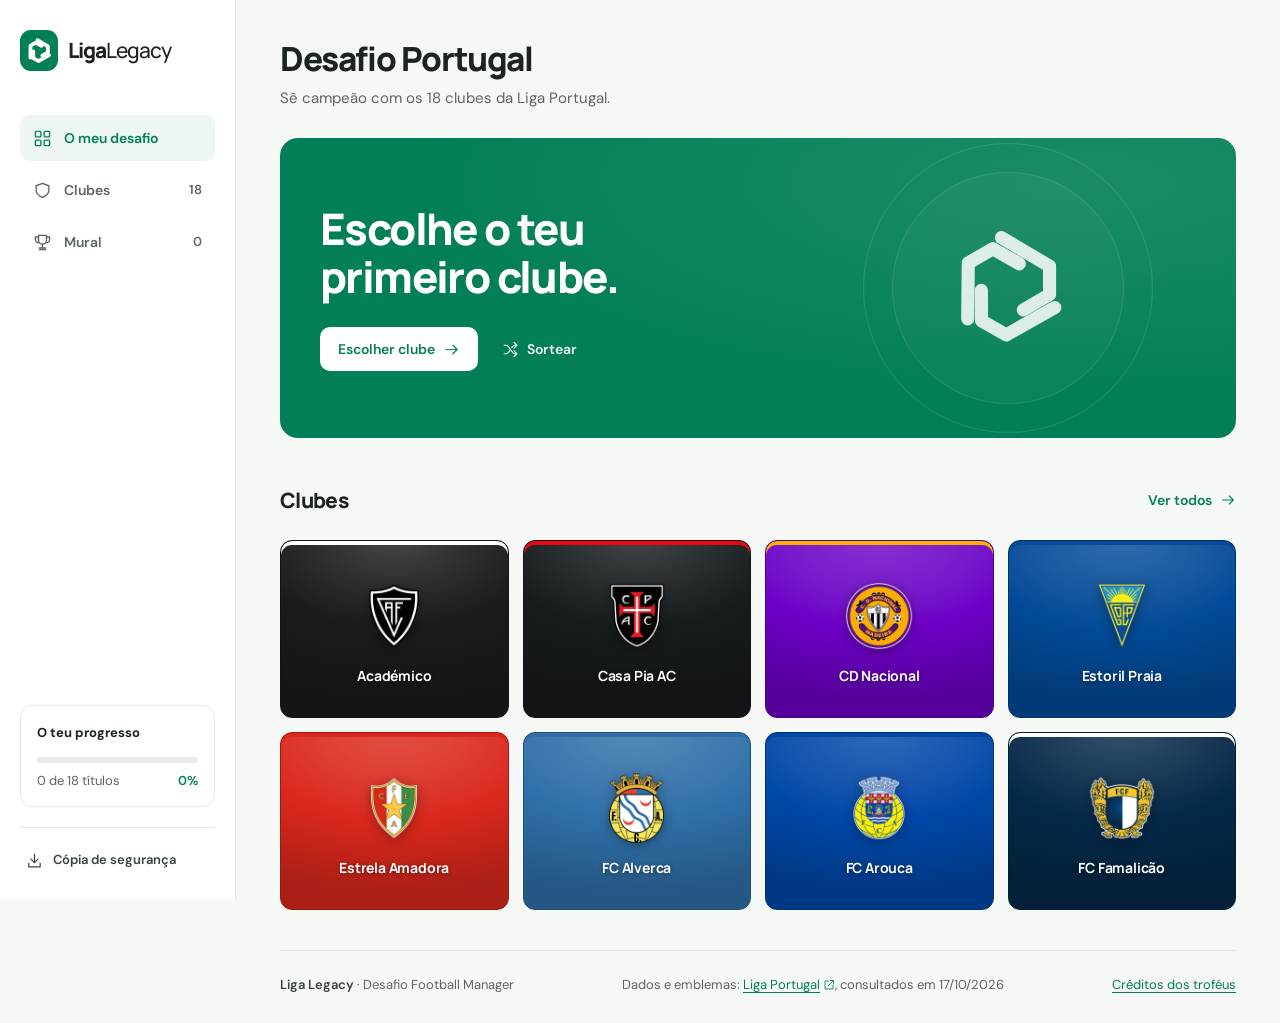
==== index.html @ ab6cdb76 "Liga Legacy: source recovered from Vercel plus MVP flags and club colours Source recovered from prod" ====
<!doctype html>
<html lang="pt-PT">
<head>
 <meta charset="utf-8">
 <meta name="viewport" content="width=device-width,initial-scale=1">
 <title>Liga Legacy — Desafio Portugal</title>
 <meta name="description" content="Desafio Football Manager: sê campeão com todos os clubes da Liga Portugal e guarda cada título com o teu MVP.">
 <meta name="theme-color" content="#027f56">
 <meta property="og:type" content="website">
 <meta property="og:site_name" content="Liga Legacy">
 <meta property="og:locale" content="pt_PT">
 <meta property="og:title" content="Liga Legacy — Desafio Portugal">
 <meta property="og:description" content="Sê campeão com todos os clubes da Liga Portugal no Football Manager.">
 <meta name="twitter:card" content="summary">
 <link rel="icon" href="favicon.svg" type="image/svg+xml">
 <link rel="preconnect" href="https://fonts.googleapis.com">
 <link rel="preconnect" href="https://fonts.gstatic.com" crossorigin>
 <link rel="stylesheet" href="https://fonts.googleapis.com/css2?family=DM+Sans:wght@400;500;600;700&amp;family=Manrope:wght@600;700;800&amp;display=swap">
 <link rel="stylesheet" href="style.css">
</head>
<body aria-busy="true">
 <a class="skip-link" href="#main">Saltar para o conteúdo</a>
 <aside class="sidebar">
  <a href="#journey" class="brand" aria-label="Liga Legacy — início"><span class="brand-icon" aria-hidden="true"><svg viewBox="0 0 64 64"><g fill="none" stroke="currentColor" stroke-width="8" stroke-linejoin="round" stroke-linecap="round"><path d="M29 9 51 22v13L39 42"/><path d="M29 9 51 22v13L39 42" transform="rotate(120 32 32)"/><path d="M29 9 51 22v13L39 42" transform="rotate(240 32 32)"/></g></svg></span><span>Liga<span class="brand-light">Legacy</span></span></a>
  <nav aria-label="Navegação principal">
   <a href="#journey" data-nav="journey" class="nav-link"><i data-icon="grid"></i><span>O meu desafio</span></a>
   <a href="#clubs" data-nav="clubs" class="nav-link"><i data-icon="shield"></i><span>Clubes</span><span class="nav-count" id="nav-club-count">18</span></a>
   <a href="#hall" data-nav="hall" class="nav-link"><i data-icon="trophy"></i><span>Mural</span><span class="nav-count" id="nav-hall-count">0</span></a>
  </nav>
  <div class="sidebar-progress"><strong>O teu progresso</strong><div class="progress-track"><span id="side-progress"></span></div><div class="progress-caption"><span id="side-count">0 de 18 títulos</span><strong id="side-percent">0%</strong></div></div>
  <div class="sidebar-bottom">
   <button class="side-action" data-action="backup"><i data-icon="download"></i><span>Cópia de segurança</span></button>
  </div>
 </aside>
 <div class="app-shell">
  <main id="main" tabindex="-1">
   <section id="journey-view" class="view">
    <div class="page-heading"><div><h1 tabindex="-1">Desafio Portugal</h1><p id="journey-lead">Sê campeão com os 18 clubes da Liga Portugal.</p></div></div>
    <section id="hero" class="hero" aria-label="Clube atual"></section>
    <div class="stats-row" id="stats" hidden></div>
    <section aria-labelledby="clubs-heading" class="clubs-section"><div class="section-heading"><h2 id="clubs-heading">Clubes</h2><a href="#clubs" class="text-link">Ver todos <i data-icon="arrow"></i></a></div><div id="club-preview" class="club-grid preview-grid"></div></section>
   </section>
   <section id="clubs-view" class="view" hidden>
    <div class="page-heading"><div><h1 tabindex="-1">Clubes</h1><p>Escolhe o próximo clube do desafio.</p></div><button class="secondary-button" data-action="random"><i data-icon="shuffle"></i>Sortear clube</button></div>
    <div class="club-toolbar">
     <div class="segmented" role="group" aria-label="Filtrar clubes"><button data-filter="all" aria-pressed="true">Todos <span>18</span></button><button data-filter="available" aria-pressed="false">Sem título <span>18</span></button><button data-filter="completed" aria-pressed="false">Com título <span>0</span></button></div>
     <label class="search-box"><i data-icon="search"></i><span class="sr-only">Pesquisar clube ou cidade</span><input id="club-search" type="search" placeholder="Clube ou cidade" autocomplete="off"></label>
    </div>
    <p id="club-results" class="sr-only" role="status" aria-live="polite"></p>
    <div id="all-clubs" class="club-grid full-grid"></div>
    <p id="no-clubs" class="empty-search" hidden>Nenhum clube encontrado. Altera a pesquisa ou o filtro.</p>
   </section>
   <section id="hall-view" class="view" hidden>
    <div class="page-heading"><div><h1 tabindex="-1">Mural de campeões</h1><p id="hall-count">0 títulos</p></div></div>
    <div id="hall-content"></div>
   </section>
   <footer>
    <span><strong>Liga Legacy</strong> · Desafio Football Manager</span>
    <span>Dados e emblemas: <a href="https://www.ligaportugal.pt" target="_blank" rel="noopener noreferrer">Liga Portugal <i data-icon="external"></i><span class="sr-only"> (abre num novo separador)</span></a>, consultados em <time id="data-date"></time></span>
    <a href="trophy-credits.html">Créditos dos troféus</a>
   </footer>
  </main>
 </div>
 <dialog id="club-dialog" class="dialog club-dialog" aria-labelledby="club-dialog-title"><button class="dialog-close icon-button" data-close aria-label="Fechar"><i data-icon="close"></i></button><div id="club-detail"></div><p class="live-region sr-only" role="status"></p></dialog>
 <dialog id="win-dialog" class="dialog win-dialog" aria-labelledby="win-title">
  <button class="dialog-close icon-button" data-close aria-label="Fechar"><i data-icon="close"></i></button>
  <div class="win-intro"><h2 id="win-title" tabindex="-1">Campeão!</h2><p id="win-subtitle"></p></div>
  <form id="win-form" novalidate>
   <div class="win-layout">
    <div class="win-fields">
     <label>Épocas até ao título<input id="seasons-input" type="number" inputmode="numeric" min="1" max="999" step="1" placeholder="Ex.: 3"></label>
     <h3>O teu MVP</h3>
     <label>Nome do jogador<input id="mvp-name" maxlength="60" autocomplete="off" placeholder="Ex.: João Silva"></label>
     <div class="field-pair">
      <label>Número<input id="mvp-number" type="number" inputmode="numeric" min="1" max="99" step="1" placeholder="Ex.: 10"></label>
      <label>Posição<select id="mvp-position"><option value="">Escolher</option><option value="goalkeeper">Guarda-redes</option><option value="defender">Defesa</option><option value="midfielder">Médio</option><option value="attacker">Avançado</option></select></label>
     </div>
     <label>Nacionalidade<select id="mvp-nationality"></select></label>
     <label class="upload-label"><i data-icon="upload"></i><span id="upload-caption">Carregar fotografia<small>Obrigatória · PNG, JPG ou WebP até 10 MB</small></span><input id="mvp-photo" type="file" accept="image/png,image/jpeg,image/webp"></label>
     <p id="form-error" class="form-error" role="alert"></p>
    </div>
    <div class="card-preview-area"><p class="preview-label">Pré-visualização</p><div id="mvp-preview" class="preview-slot"></div></div>
   </div>
   <details class="trophy-picker" open><summary>Troféus conquistados <span id="trophy-summary"></span></summary><div id="trophy-options" class="trophy-options"></div></details>
   <div class="dialog-actions"><button type="button" id="delete-win" class="danger-button" data-action="delete" hidden><i data-icon="trash"></i>Remover título</button><button type="button" class="quiet-button" data-close>Cancelar</button><button type="submit" id="save-win" class="primary-button"><i data-icon="trophy"></i>Guardar título</button></div>
  </form>
  <p class="live-region sr-only" role="status"></p>
 </dialog>
 <dialog id="wheel-dialog" class="dialog wheel-dialog" aria-labelledby="wheel-title">
  <button class="dialog-close icon-button" data-close aria-label="Fechar sorteio"><i data-icon="close"></i></button>
  <button id="wheel-sound" class="icon-button wheel-sound" aria-label="Som do sorteio" aria-pressed="true"></button>
  <div class="wheel-heading"><h2 id="wheel-title" tabindex="-1">Sorteio</h2><p id="wheel-status" role="status" aria-live="polite"></p><p id="wheel-passing" class="wheel-passing" aria-hidden="true"></p></div>
  <div class="wheel-stage"><div class="wheel-rim" aria-hidden="true"><div class="wheel-pointer"></div><div class="wheel-disc-mask"><div id="wheel-disc" class="wheel-disc"></div></div><div class="wheel-hub"><img src="brand-mark.svg" width="42" height="42" alt=""></div></div><div id="wheel-winner" class="wheel-winner" hidden></div></div>
  <div class="wheel-actions"><button id="wheel-spin" class="secondary-button" disabled><i data-icon="shuffle"></i>Sortear outra vez</button><button id="wheel-pick" class="primary-button" data-action="manage" disabled><i data-icon="flag"></i>Treinar este clube</button></div>
  <p class="wheel-footnote"><span id="wheel-footnote"></span> · <button id="wheel-profile" class="link-button" data-action="profile" disabled>Ver perfil do clube</button></p>
  <p class="live-region sr-only" role="status"></p>
 </dialog>
 <dialog id="info-dialog" class="dialog info-dialog" aria-labelledby="info-title"><button class="dialog-close icon-button" data-close aria-label="Fechar"><i data-icon="close"></i></button><div id="info-content"></div><p class="live-region sr-only" role="status"></p></dialog>
 <div id="toast" class="toast" aria-hidden="true"></div><p id="live" class="sr-only" role="status"></p><div id="confetti" aria-hidden="true"></div>
 <script type="module" src="app.js"></script>
</body>
</html>
---- style.css ----
/* Liga Legacy. Club colours arrive at runtime through --accent, --accent-ink, --secondary and --tint. */
:root {
  --accent: #027f56;
  --accent-ink: #027f56;
  --secondary: #fff;
  --tint: #eef6f2;
  --ink: #1c2423;
  --ink-2: #39443e;
  --muted: #5c6661;
  --line: #e3e8e4;
  --surface: #fff;
  --canvas: #f6f8f6;
  --danger: #b03530;
  --gold: #8a6714;
  --radius: 12px;
  --sidebar: 236px;
  --ease-out: cubic-bezier(.16, 1, .3, 1);
  color-scheme: light;
  font-synthesis: none;
}
*, *::before, *::after { box-sizing: border-box; }
body { margin: 0; background: var(--canvas); color: var(--ink); font: 14px/1.5 'DM Sans', system-ui, sans-serif; }
button, input, select { font: inherit; color: inherit; }
button { border: 0; background: none; cursor: pointer; touch-action: manipulation; }
button:disabled { opacity: .5; cursor: not-allowed; }
a { color: inherit; text-decoration: none; }
h1, h2, h3, p { margin: 0; }
h1, h2, h3, .brand, .big-value { font-family: Manrope, sans-serif; }
h1 { font-size: clamp(28px, 2.6vw, 38px); line-height: 1.15; letter-spacing: -1.4px; font-weight: 800; }
h2 { font-size: 24px; line-height: 1.25; letter-spacing: -.7px; font-weight: 800; }
p { line-height: 1.6; }
:focus-visible { outline: 3px solid var(--accent-ink); outline-offset: 3px; }
[tabindex="-1"]:focus { outline: none; }
i { display: inline-flex; align-items: center; justify-content: center; flex-shrink: 0; }
i svg { width: 20px; height: 20px; stroke: currentColor; fill: none; stroke-width: 1.7; stroke-linecap: round; stroke-linejoin: round; }
.sr-only { position: absolute; width: 1px; height: 1px; padding: 0; margin: -1px; overflow: hidden; clip: rect(0 0 0 0); white-space: nowrap; border: 0; }
[hidden] { display: none !important; }
.skip-link { position: fixed; top: -80px; left: 16px; z-index: 100; background: #fff; padding: 12px 16px; border-radius: 8px; }
.skip-link:focus { top: 12px; }

/* Buttons */
.primary-button, .secondary-button, .danger-button, .quiet-button { display: inline-flex; align-items: center; justify-content: center; gap: 8px; min-height: 44px; border-radius: 10px; font-size: 14px; font-weight: 600; transition: background-color .15s, transform .1s; }
.primary-button, .secondary-button { padding: 10px 18px; }
.primary-button { background: var(--accent-ink); color: #fff; }
.secondary-button { background: #fff; color: var(--ink-2); box-shadow: inset 0 0 0 1px #d5ddd7; }
.danger-button { color: var(--danger); padding: 10px 4px; }
.quiet-button { color: var(--muted); padding: 10px 4px; }
.primary-button i svg, .secondary-button i svg, .danger-button i svg, .quiet-button i svg { width: 17px; height: 17px; }
.link-button { position: relative; color: var(--accent-ink); font-weight: 600; text-decoration: underline; text-underline-offset: 3px; padding: 0; min-height: 0; }
.link-button::after { content: ''; position: absolute; inset: -12px -6px; }
:is(.primary-button, .secondary-button, .danger-button, .quiet-button):active:not(:disabled) { transform: scale(.97); }
@media (hover: hover) {
  .primary-button:hover:not(:disabled) { filter: brightness(1.08); }
  .secondary-button:hover:not(:disabled) { background: #f1f5f1; }
  .quiet-button:hover { color: var(--ink); }
  .danger-button:hover { text-decoration: underline; }
}
.icon-button { display: inline-flex; align-items: center; justify-content: center; width: 44px; height: 44px; border-radius: 50%; color: var(--muted); }
.icon-button i svg { width: 20px; height: 20px; }
@media (hover: hover) { .icon-button:hover { background: #edf1ee; color: var(--ink); } }

/* Sidebar (desktop) */
.sidebar { position: fixed; inset: 0 auto 0 0; z-index: 15; width: var(--sidebar); display: flex; flex-direction: column; padding: 30px 20px 20px; background: #fff; border-right: 1px solid var(--line); }
.brand { display: flex; align-items: center; gap: 10px; font-size: 21px; font-weight: 800; letter-spacing: -1px; }
.brand-light { font-weight: 500; }
.brand-icon { display: flex; align-items: center; justify-content: center; width: 38px; height: 41px; border-radius: 11px; background: var(--accent-ink); color: #fff; transition: background-color .3s; }
.brand-icon svg { width: 30px; height: 30px; }
.sidebar nav { display: flex; flex-direction: column; gap: 6px; margin-top: 44px; }
.nav-link { display: flex; align-items: center; gap: 12px; min-height: 46px; padding: 10px 13px; border-radius: 10px; color: var(--muted); font-weight: 600; }
.nav-link i svg { width: 19px; height: 19px; }
.nav-link[aria-current="page"] { color: var(--accent-ink); background: var(--tint); }
.nav-count { margin-left: auto; font-size: 13px; font-variant-numeric: tabular-nums; }
@media (hover: hover) { .nav-link:hover:not([aria-current]) { background: var(--canvas); color: var(--ink); } }
.sidebar-progress { margin: auto 0 20px; padding: 16px; border: 1px solid var(--line); border-radius: var(--radius); }
.sidebar-progress > strong { font-size: 13px; }
.progress-track { height: 6px; margin-top: 14px; border-radius: 4px; overflow: hidden; background: #e6ebe7; }
.progress-track span { display: block; width: 0; height: 100%; border-radius: 4px; background: var(--accent-ink); transition: width .4s var(--ease-out); }
.progress-caption { display: flex; justify-content: space-between; margin-top: 8px; font-size: 13px; color: var(--muted); }
.progress-caption strong { color: var(--accent-ink); font-weight: 600; }
.sidebar-bottom { display: flex; flex-direction: column; padding-top: 12px; border-top: 1px solid var(--line); }
.side-action { display: flex; align-items: center; gap: 10px; min-height: 40px; color: var(--ink-2); font-size: 13px; font-weight: 600; text-align: left; border-radius: 8px; }
.side-action i svg { width: 17px; height: 17px; }
.side-action[data-stale] i { position: relative; }
.side-action[data-stale] i::after { content: ''; position: absolute; top: -2px; right: -3px; width: 8px; height: 8px; border: 2px solid #fff; border-radius: 50%; background: #d9822b; }
@media (hover: hover) { .side-action:hover { color: var(--accent-ink); } }

/* Page */
.app-shell { margin-left: var(--sidebar); }
main { max-width: 1440px; margin: 0 auto; padding: 40px 44px 0; }
main:focus { outline: none; }
.page-heading { display: flex; align-items: flex-end; justify-content: space-between; gap: 24px; margin-bottom: 28px; }
.page-heading p { margin-top: 8px; font-size: 15px; color: var(--muted); }
.section-heading { display: flex; align-items: center; justify-content: space-between; gap: 20px; margin-bottom: 18px; }
.section-heading h2 { font-size: 21px; }
.text-link { display: inline-flex; align-items: center; gap: 8px; min-height: 44px; font-size: 14px; font-weight: 600; color: var(--accent-ink); }
.text-link i svg { width: 16px; height: 16px; }
.view[hidden] { display: none; }

/* Hero */
.hero { position: relative; isolation: isolate; display: grid; grid-template-columns: 1.1fr 1fr; min-height: 300px; overflow: hidden; border-radius: 18px; background: var(--accent-ink); color: #fff; transition: background-color .4s; }
.hero::before { content: ''; position: absolute; inset: 0; background: radial-gradient(ellipse at 83% 15%, #ffffff1a, transparent 60%); pointer-events: none; }
.hero :focus-visible { outline-color: #fff; }
.hero-copy { position: relative; z-index: 2; display: flex; flex-direction: column; justify-content: center; padding: 40px; }
.hero h2 { max-width: 460px; font-size: clamp(32px, 3.4vw, 48px); line-height: 1.1; letter-spacing: -1.6px; overflow-wrap: anywhere; }
.hero p { max-width: 340px; margin-top: 12px; font-size: 15px; color: #ffffffe6; }
.hero-actions { display: flex; flex-wrap: wrap; align-items: center; gap: 12px 20px; margin-top: 26px; }
.hero .primary-button { background: #fff; color: var(--accent-ink); }
.hero .quiet-button { color: #fffffff0; }
@media (hover: hover) { .hero .primary-button:hover { filter: none; background: #f0f4f1; } .hero .quiet-button:hover { color: #fff; } }
.hero-art { position: relative; display: flex; align-items: center; justify-content: center; min-width: 0; }
.hero-orbit { position: absolute; top: 50%; left: 50%; width: 290px; height: 290px; transform: translate(-50%, -50%); border: 1px solid #ffffff22; border-radius: 50%; }
.hero-orbit::before { content: ''; position: absolute; inset: 28px; border: 1px solid #ffffff1a; border-radius: 50%; background: #ffffff08; }
.hero-crest-watermark { position: absolute; width: 220px; height: 220px; object-fit: contain; opacity: .1; filter: grayscale(1); transform: translate(76px, -8px); }
.hero-kit { position: relative; z-index: 1; width: 275px; height: 275px; object-fit: contain; filter: drop-shadow(0 18px 17px #0004); transform: rotate(-8deg); }
.hero-kit.crest-only { width: 170px; height: 200px; transform: none; }
.hero-mark { position: relative; width: 140px; height: 140px; color: #ffffffd9; }
/* Challenge complete: the whole site turns gold. */
.is-complete .hero { background: linear-gradient(135deg, #6f4f0a 0%, #9a7314 45%, #d4a531 100%); }
.is-complete .hero::before { background: radial-gradient(ellipse at 80% 20%, #fff4c466, transparent 60%); }
.hero-trophy { position: relative; z-index: 1; width: auto; height: 250px; filter: drop-shadow(0 18px 24px #0005); }
.hero-art .mvp-card { width: 190px; transform: rotate(-4deg); box-shadow: 0 18px 40px #0004; }

/* Stats */
.stats-row { display: grid; grid-template-columns: repeat(2, 1fr); margin: 20px 0 0; padding: 20px 0; border: 1px solid var(--line); border-radius: var(--radius); background: #fff; }
.stat { padding: 0 24px; border-right: 1px solid var(--line); }
.stat:last-child { border-right: 0; }
.stat-label { display: flex; align-items: center; gap: 7px; font-size: 14px; color: var(--muted); }
.stat-label i svg { width: 15px; height: 15px; }
.big-value { display: block; margin-top: 8px; font-size: 28px; font-weight: 800; letter-spacing: -1px; line-height: 1; font-variant-numeric: tabular-nums; }
.big-value small { margin-left: 6px; font: 500 13px 'DM Sans', sans-serif; letter-spacing: 0; color: var(--muted); }
.stat:first-child .big-value { color: var(--accent-ink); }
.clubs-section { margin: 40px 0; }

/* Club cards */
.club-grid { display: grid; grid-template-columns: repeat(4, minmax(0, 1fr)); gap: 14px; }
.full-grid { grid-template-columns: repeat(3, minmax(0, 1fr)); gap: 16px; margin-bottom: 40px; }
@media (min-width: 1280px) { .full-grid { grid-template-columns: repeat(6, minmax(0, 1fr)); } }
.club-card { position: relative; overflow: hidden; background: radial-gradient(120% 90% at 50% 0%, color-mix(in srgb, var(--club) 82%, #fff) 0%, var(--club) 55%, color-mix(in srgb, var(--club) 78%, #000) 100%); border: 1px solid color-mix(in srgb, var(--club) 70%, #000); border-radius: var(--radius); box-shadow: inset 0 4px 0 var(--club-2); transition: box-shadow .2s; }
.club-card > button { display: flex; flex-direction: column; align-items: center; justify-content: flex-start; gap: 4px; width: 100%; min-height: 176px; padding: 40px 10px 18px; color: #fff; }
.club-card > button:focus-visible { outline-offset: -4px; border-radius: var(--radius); }
.club-card > button:active { transform: scale(.98); }
@media (hover: hover) { .club-card:hover { box-shadow: inset 0 4px 0 var(--club-2), 0 8px 22px #233d2930; } }
.club-card.current { box-shadow: inset 0 4px 0 var(--club-2), 0 0 0 2px #fff, 0 0 0 4px var(--club); }
.club-card img { width: 72px; height: 70px; margin-bottom: 10px; object-fit: contain; filter: drop-shadow(0 2px 6px #0005); }
.club-card h3 { font-size: 14px; font-weight: 700; letter-spacing: -.2px; text-align: center; text-shadow: 0 1px 4px #0006; }
.club-card small { min-height: 20px; font-size: 13px; color: #ffffffc0; }
.club-tag { position: absolute; top: 9px; right: 9px; display: flex; align-items: center; gap: 4px; padding: 3px 8px; border-radius: 12px; background: var(--tint); color: var(--accent-ink); font-size: 11px; font-weight: 600; }
.club-tag i svg { width: 12px; height: 12px; }
.club-card .club-tag { background: #fff; color: var(--club); }
.club-card.complete .club-tag { background: #fbf3dc; color: var(--gold); }

/* Clubs toolbar */
.club-toolbar { display: flex; align-items: center; justify-content: space-between; gap: 16px; margin-bottom: 22px; }
.segmented { display: flex; gap: 2px; padding: 4px; border-radius: 10px; background: #e9eee9; }
.segmented button { min-height: 40px; padding: 8px 14px; border-radius: 7px; font-size: 13px; font-weight: 600; color: var(--muted); }
.segmented button span { margin-left: 4px; font-weight: 500; font-variant-numeric: tabular-nums; }
.segmented button[aria-pressed="true"] { background: #fff; color: var(--ink); box-shadow: 0 1px 4px #263b2b14; }
.search-box { display: flex; align-items: center; gap: 8px; padding: 0 12px; border: 1px solid #d5ddd7; border-radius: 10px; background: #fff; }
.search-box:focus-within { outline: 3px solid var(--accent-ink); outline-offset: 2px; }
.search-box i svg { width: 17px; height: 17px; color: var(--muted); }
.search-box input { width: 200px; padding: 11px 0; border: 0; outline: none; background: transparent; font-size: 14px; }
.search-box input::placeholder { color: #66706b; }
.empty-search { padding: 64px 16px; text-align: center; color: var(--muted); }

/* Hall */
.hall-empty { display: flex; flex-direction: column; align-items: center; justify-content: center; min-height: 420px; margin: 8px 0 40px; padding: 24px; text-align: center; }
.hall-empty .mvp-card { width: 180px; margin-bottom: 26px; opacity: .55; transform: rotate(-3deg); }
.hall-empty h1, .hall-empty h2 { font-size: 26px; margin-bottom: 10px; }
.hall-empty p { max-width: 320px; margin-bottom: 22px; font-size: 15px; color: var(--muted); }
.hall-grid { display: grid; grid-template-columns: repeat(3, minmax(0, 1fr)); gap: 28px 24px; margin-bottom: 44px; }
.hall-entry { min-width: 0; }
.hall-entry .mvp-card { width: 100%; max-width: 330px; margin: auto; }
.hall-entry-meta { display: flex; align-items: center; justify-content: space-between; gap: 12px; max-width: 330px; margin: 12px auto 0; }
.hall-entry-meta h2 { font-size: 16px; letter-spacing: -.3px; }
.hall-entry-meta p { font-size: 13px; color: var(--muted); }
@media (hover: hover) and (prefers-reduced-motion: no-preference) { .hall-entry .mvp-card:hover { transform: translateY(-4px) rotate(-.5deg); box-shadow: 0 4px 5px #12292022, 0 24px 32px #12292022; } }

/* MVP card */
.preview-slot .mvp-card, .card-preview-area .mvp-card { width: 260px; }
.mvp-card { position: relative; isolation: isolate; width: 260px; aspect-ratio: 5 / 7; padding: 8px; overflow: hidden; border-radius: 15px; color: #fff; background: linear-gradient(135deg, var(--card-accent) 0 50%, var(--card-secondary) 50% 100%); box-shadow: 0 2px 3px #12292028, 0 15px 30px #12292018; transition: transform .25s, box-shadow .25s; }
.mvp-card::after { content: ''; position: absolute; inset: 0; border: 1px solid #fff9; border-radius: 15px; pointer-events: none; }
.card-window { position: relative; isolation: isolate; width: 100%; height: 100%; overflow: hidden; border-radius: 8px; border: 1px solid #1b292b80; background: var(--card-color); }
.card-window::after { content: ''; position: absolute; inset: 0; z-index: 1; background: linear-gradient(180deg, transparent 42%, color-mix(in srgb, var(--card-color) 70%, #000) 100%); pointer-events: none; }
.mvp-photo { position: absolute; inset: 0; z-index: 0; width: 100%; height: 100%; object-fit: cover; object-position: center 22%; }
.mvp-placeholder { position: absolute; inset: 40px 0 24%; display: flex; align-items: center; justify-content: center; }
.mvp-placeholder svg { width: 75%; height: 90%; fill: #fff; opacity: .25; }
.mvp-card-top { position: absolute; top: 12px; left: 12px; right: 12px; z-index: 2; display: flex; align-items: flex-start; justify-content: space-between; }
.card-shirt { display: flex; flex-direction: column; align-items: center; min-width: 44px; max-width: 80px; padding: 7px 7px 9px; background: #101a20d9; border-top: 2px solid #e8dab0; clip-path: polygon(0 0, 100% 0, 100% 85%, 50% 100%, 0 85%); }
.card-title-count { font: 800 28px/1 Manrope, sans-serif; letter-spacing: -1.5px; font-variant-numeric: tabular-nums; }
.shirt-caption { margin-top: 3px; font-size: 11px; letter-spacing: .02em; text-transform: uppercase; color: #efe6c9; }
.mvp-card-top img { width: 38px; height: 42px; object-fit: contain; filter: drop-shadow(0 2px 3px #0008); }
.mvp-card-bottom { position: absolute; inset: auto 12px 12px; z-index: 2; }
.card-player-details { display: flex; align-items: center; gap: 8px; margin-bottom: 6px; }
.mvp-position { padding: 3px 8px; border-radius: 6px; background: #ffffff2e; font-size: 11px; font-weight: 700; line-height: 1.4; }
.mvp-position[data-position="goalkeeper"] { background: #ebc65d; color: #382b07; }
.mvp-position[data-position="defender"] { background: #2168ce; }
.mvp-position[data-position="midfielder"] { background: #148552; }
.mvp-position[data-position="attacker"] { background: #c83440; }
.card-shirt-number { font-size: 12px; font-weight: 600; text-shadow: 0 1px 4px #0009; }
.mvp-flag { display: inline-block; width: auto; height: .72em; height: 1cap; aspect-ratio: 4 / 3; margin-left: .35em; vertical-align: baseline; border-radius: 2px; box-shadow: 0 0 0 1px #0003, 0 2px 6px #0006; object-fit: cover; }
.mvp-card h3 { margin-bottom: 8px; font-size: 22px; line-height: 1.08; letter-spacing: -.7px; overflow-wrap: anywhere; text-wrap: balance; text-shadow: 0 1px 10px #0008; }
.card-trophies { display: flex; flex-wrap: wrap; gap: 4px 10px; max-height: 72px; margin: 0; padding: 0; overflow-y: auto; list-style: none; scrollbar-width: thin; scrollbar-color: #ffffff80 transparent; }
.card-trophy { gap: 1px; }
.card-trophy { position: relative; display: flex; align-items: flex-end; height: 32px; }
.card-trophy .trophy-art { --trophy-height: 30px; filter: drop-shadow(0 1px 2px #0006); }
.trophy-count { margin-left: 2px; font-size: 11px; font-weight: 700; line-height: 1; text-shadow: 0 1px 3px #000a; }
.trophy-art { display: block; flex-shrink: 0; width: calc(var(--trophy-height) * var(--trophy-ratio)); height: var(--trophy-height); overflow: hidden; }

/* Dialogs */
.dialog { --pad: 32px; width: calc(100% - 32px); max-height: 92dvh; scrollbar-width: thin; scrollbar-gutter: stable; padding: var(--pad); overflow-y: auto; overscroll-behavior: contain; border: 1px solid #edf0e9; border-radius: 22px; background: #fff; color: var(--ink); box-shadow: 0 30px 100px #10291f33; }
.dialog[open] { animation: dialog-open .22s var(--ease-out); }
.dialog::backdrop { background: #0d231b80; backdrop-filter: blur(6px); }
.dialog-close { position: absolute; top: 12px; right: 12px; z-index: 6; }
.dialog-close:focus-visible { outline-width: 2px; }
.form-error { min-height: 1em; margin-top: 10px; font-size: 13px; font-weight: 500; color: var(--danger); }
.form-error:empty { margin: 0; }
.field-error { display: block; margin-top: 2px; font-size: 13px; font-weight: 500; color: var(--danger); }
.upload-label + .field-error { margin: 6px 0 0; }
@keyframes dialog-open { from { opacity: 0; transform: translateY(10px) scale(.97); } }

/* Club profile */
.club-dialog { max-width: 590px; }
.club-profile-head { display: flex; align-items: center; gap: 20px; margin-bottom: 22px; padding-right: 36px; }
.club-profile-head > div { min-width: 0; }
.detail-crest { width: 76px; height: 80px; object-fit: contain; }
.club-profile-head h2 { font-size: 27px; }
.detail-subtitle { margin-top: 4px; font-size: 14px; color: var(--muted); }
.detail-colours { display: flex; gap: 6px; margin-top: 10px; }
.detail-colours span { width: 28px; height: 8px; border-radius: 5px; box-shadow: inset 0 0 0 1px #0002; }
.club-history { padding-top: 20px; border-top: 1px solid var(--line); }
.history-best { display: flex; align-items: center; justify-content: space-between; gap: 22px; margin-bottom: 18px; padding: 16px 18px; border-radius: var(--radius); background: var(--tint); }
.history-best > div { flex-shrink: 0; }
.history-best span { display: block; margin-bottom: 6px; font-size: 12px; color: var(--muted); }
.history-best strong { display: block; font: 800 25px Manrope, sans-serif; letter-spacing: -.9px; color: var(--accent-ink); overflow-wrap: anywhere; }
.history-best > p { max-width: 230px; font-size: 13px; color: var(--ink-2); text-align: right; }
.history-summary { font-size: 14px; line-height: 1.75; color: var(--ink-2); }
.history-milestone { margin-top: 18px; padding-left: 14px; border-left: 2px solid var(--accent-ink); }
.history-milestone h3 { margin-bottom: 4px; font-size: 13px; font-weight: 700; }
.history-milestone p { font-size: 14px; line-height: 1.7; color: var(--ink-2); }
.history-note { margin-top: 16px; font-size: 13px; color: var(--muted); }
.history-sources { display: flex; flex-wrap: wrap; gap: 4px 18px; margin-top: 8px; }
.history-sources a { display: inline-flex; align-items: center; gap: 4px; min-height: 40px; font-size: 13px; color: var(--accent-ink); text-decoration: underline; text-underline-offset: 3px; }
.history-sources i svg { width: 13px; height: 13px; }
.profile-challenge { margin-top: 16px; padding-top: 16px; border-top: 1px solid var(--line); }
.detail-description { margin-bottom: 12px; font-size: 14px; color: var(--ink-2); }
.profile-actions { display: flex; flex-wrap: wrap; align-items: center; gap: 8px 16px; }
.profile-actions .primary-button { flex: 1; }

/* Title form */
.win-dialog { max-width: 820px; }
.win-intro { margin-bottom: 24px; padding-right: 40px; }
.win-intro h2 { font-size: 30px; letter-spacing: -1px; }
.win-intro p { margin-top: 4px; font-size: 15px; color: var(--muted); }
.win-layout { display: grid; grid-template-columns: 1.05fr 1fr; gap: 32px; }
.win-fields label:not(.upload-label) { display: flex; flex-direction: column; gap: 6px; margin-bottom: 16px; font-size: 13px; font-weight: 600; color: var(--ink-2); }
.win-fields h3 { margin: 22px 0 14px; padding-top: 20px; border-top: 1px solid var(--line); font-size: 15px; }
.win-fields input:not([type=file]), .win-fields select { width: 100%; min-height: 44px; padding: 10px 12px; border: 1px solid #d0d9d1; border-radius: 9px; background: #fcfdfb; font-size: 15px; font-weight: 400; color: var(--ink); }
.win-fields input::placeholder { color: #66706b; }
.win-fields [aria-invalid="true"], .trophy-option [aria-invalid="true"] { border-color: var(--danger); box-shadow: 0 0 0 1px var(--danger); }
.field-pair { display: grid; grid-template-columns: 1fr 1.4fr; gap: 12px; }
.upload-label { position: relative; display: flex; align-items: center; gap: 12px; padding: 14px; overflow: hidden; border: 1px dashed #c3cfc3; border-radius: 10px; background: #f8faf6; color: var(--ink-2); font-size: 14px; font-weight: 600; cursor: pointer; }
.upload-label:has([aria-invalid="true"]) { border-color: var(--danger); }
.upload-label i svg { width: 22px; height: 22px; }
.upload-label small { display: block; margin-top: 2px; font-size: 12px; font-weight: 400; color: var(--muted); }
.upload-label input { position: absolute; inset: 0; width: 100%; height: 100%; opacity: 0; cursor: pointer; }
.upload-label:focus-within { outline: 3px solid var(--accent-ink); outline-offset: 3px; }
.card-preview-area { position: sticky; top: 0; align-self: start; display: flex; flex-direction: column; align-items: center; }
.preview-label { margin-bottom: 12px; font-size: 13px; color: var(--muted); }
.trophy-picker { margin-top: 22px; padding-top: 16px; border-top: 1px solid var(--line); }
.trophy-picker summary { display: flex; align-items: center; gap: 10px; min-height: 40px; font-size: 15px; font-weight: 700; list-style: none; cursor: pointer; }
.trophy-picker summary::-webkit-details-marker { display: none; }
.trophy-picker summary::after { content: '+'; margin-left: auto; font-size: 22px; font-weight: 400; line-height: 1; color: var(--accent-ink); }
.trophy-picker[open] summary::after { content: '−'; }
#trophy-summary { font-size: 13px; font-weight: 500; color: var(--accent-ink); }
.trophy-options { display: grid; grid-template-columns: 1fr 1fr; gap: 0 24px; margin-top: 6px; }
.trophy-option { display: grid; grid-template-columns: 32px 1fr 70px; align-items: center; gap: 10px; min-height: 60px; border-bottom: 1px solid var(--line); font-size: 14px; }
.trophy-option .trophy-art { --trophy-height: 38px; justify-self: center; }
.trophy-option input { width: 70px; min-height: 40px; padding: 6px; border: 1px solid #d0d9d1; border-radius: 8px; background: var(--canvas); font-size: 15px; text-align: center; font-variant-numeric: tabular-nums; }
.dialog-actions { position: sticky; bottom: calc(var(--pad) * -1); z-index: 5; display: flex; align-items: center; justify-content: flex-end; gap: 16px; margin: 24px calc(var(--pad) * -1) calc(var(--pad) * -1); padding: 14px var(--pad) var(--pad); border-top: 1px solid var(--line); background: #fff; }
.dialog-actions .danger-button { margin-right: auto; }

/* Info dialogs */
.info-dialog { max-width: 470px; }
.info-dialog #info-content > i { color: var(--accent-ink); }
.info-dialog #info-content > i svg { width: 26px; height: 26px; }
.info-dialog h2 { margin: 10px 0 12px; font-size: 25px; }
.info-dialog p { margin: 10px 0; font-size: 15px; color: var(--ink-2); }
.info-dialog ol { padding-left: 20px; font-size: 15px; line-height: 1.8; color: var(--ink-2); }
.info-dialog .backup-last { font-size: 13px; color: var(--muted); }
.info-dialog :is(.primary-button, .secondary-button) { width: 100%; margin-top: 10px; }

/* Wheel */
.wheel-dialog { --wheel-size: min(620px, calc(100vw - 80px), calc(100dvh - 340px)); --logo-size: clamp(17px, calc(var(--wheel-size) * .075), 50px); width: min(760px, calc(100vw - 24px)); max-width: none; max-height: calc(100dvh - 24px); padding: 24px 28px 20px; overflow-x: hidden; }
.wheel-dialog[open] { display: grid; gap: 12px; }
.wheel-heading { text-align: center; }
.wheel-heading h2 { font-size: 26px; letter-spacing: -1px; }
.wheel-heading p { min-height: 22px; margin-top: 2px; font-size: 14px; color: var(--muted); }
.wheel-sound { position: absolute; top: 12px; left: 12px; z-index: 6; }
.wheel-sound[aria-pressed="false"] { color: #9aa29d; }
/* The club under the pointer, named live as the wheel slows down. */
.wheel-heading .wheel-passing { min-height: 34px; margin-top: 4px; font: 800 24px/1.3 Manrope, sans-serif; letter-spacing: -.6px; color: var(--ink); }
.has-winner .wheel-passing { visibility: hidden; }
.is-landed .wheel-club { opacity: .3; transition: opacity .35s; }
.is-landed .wheel-club.is-winner { opacity: 1; }
.is-landed .wheel-club.is-winner .wheel-club-face { transform: rotate(var(--face-rotation, 0deg)) scale(1.45); filter: drop-shadow(0 0 10px #fff); }
.wheel-stage { position: relative; isolation: isolate; display: flex; align-items: center; justify-content: center; height: calc(var(--wheel-size) + 26px); }
.is-spinning .wheel-stage { cursor: pointer; }
.wheel-rim { position: relative; flex: none; width: var(--wheel-size); height: var(--wheel-size); border-radius: 50%; background: #fff; box-shadow: 0 0 0 1px #e4e9e4, 0 8px 24px #203c2910; transition: transform .6s var(--ease-out), opacity .6s; }
.wheel-disc-mask { position: absolute; inset: 0; overflow: hidden; border-radius: 50%; }
.wheel-disc { position: absolute; inset: 0; overflow: hidden; border-radius: 50%; will-change: transform; }
.wheel-disc::before { content: ''; position: absolute; inset: 26%; z-index: 1; border-radius: 50%; background: radial-gradient(circle, #fff, #f8faf7); pointer-events: none; }
.wheel-club { position: absolute; top: 50%; left: 50%; z-index: 2; display: flex; align-items: center; justify-content: center; width: var(--logo-size); height: var(--logo-size); margin: calc(var(--logo-size) * -.5); transform: rotate(var(--angle)) translateY(calc(var(--wheel-size) * -.37)) rotate(calc(-1 * var(--angle))); }
.wheel-club-face { display: flex; align-items: center; justify-content: center; flex: none; width: var(--logo-size); height: var(--logo-size); transform: rotate(var(--face-rotation, 0deg)); transition: transform .45s var(--ease-out); }
.wheel-club-face svg { display: block; flex: none; width: calc(var(--logo-size) * var(--logo-wide)); height: calc(var(--logo-size) * var(--logo-tall)); overflow: hidden; filter: drop-shadow(0 1px 1px #00000018); }
.wheel-hub { position: absolute; top: 50%; left: 50%; z-index: 3; display: flex; align-items: center; justify-content: center; width: clamp(42px, calc(var(--wheel-size) * .14), 80px); height: clamp(42px, calc(var(--wheel-size) * .14), 80px); transform: translate(-50%, -50%); border: 1px solid #e7ece6; border-radius: 50%; background: #fff; box-shadow: 0 3px 12px #203c2910; }
.wheel-hub img { width: 62%; height: 62%; object-fit: contain; }
.wheel-pointer { position: absolute; top: -15px; left: 50%; z-index: 4; width: 14px; height: 22px; transform: translateX(-50%); transform-origin: 50% 0; clip-path: polygon(50% 100%, 0 0, 100% 0); background: #263f31; }
.has-winner .wheel-rim { transform: scale(.94); opacity: .06; }
.wheel-winner { position: absolute; inset: 0; z-index: 5; display: flex; flex-direction: column; align-items: center; justify-content: center; gap: 14px; pointer-events: none; }
.wheel-result-crest { position: relative; display: flex; align-items: center; justify-content: center; width: clamp(80px, calc(var(--wheel-size) * .3), 150px); height: clamp(80px, calc(var(--wheel-size) * .3), 150px); animation: wheel-reveal .5s var(--ease-out) both; }
.wheel-result-crest::before { content: ''; position: absolute; inset: 10px; z-index: -1; border-radius: 50%; background: color-mix(in srgb, var(--winner-colour) 9%, transparent); filter: blur(25px); }
.wheel-result-crest img { width: 85%; height: 90%; object-fit: contain; filter: drop-shadow(0 8px 10px #102d2515); }
.wheel-winner > strong { font: 800 clamp(22px, calc(var(--wheel-size) * .055), 34px) Manrope, sans-serif; letter-spacing: -1px; color: #20352a; text-align: center; animation: wheel-reveal .5s .1s var(--ease-out) both; }
.wheel-actions { display: flex; gap: 12px; }
.wheel-actions > button { flex: 1; }
.wheel-footnote { font-size: 13px; text-align: center; color: var(--muted); }
@keyframes wheel-reveal { from { opacity: 0; transform: translateY(12px) scale(.92); } }

/* Toast and confetti */
.toast { position: fixed; bottom: 24px; left: calc(50% + var(--sidebar) / 2); z-index: 80; max-width: min(520px, calc(100% - 32px)); padding: 12px 20px; transform: translate(-50%, 16px); border-radius: 12px; background: #263c2e; color: #fff; box-shadow: 0 7px 25px #0003; font-size: 14px; opacity: 0; pointer-events: none; transition: opacity .2s, transform .2s var(--ease-out); }
.toast.show { opacity: 1; transform: translate(-50%, 0); }
dialog .toast { left: 50%; }
#confetti { position: fixed; inset: 0; z-index: 90; overflow: hidden; pointer-events: none; }
.confetti-piece { position: absolute; top: -20px; width: 8px; height: 13px; animation: fall 2s ease-in forwards; }
@keyframes fall { to { transform: translateY(110vh) rotate(800deg); } }

/* Footer */
footer { display: flex; flex-wrap: wrap; align-items: center; justify-content: space-between; gap: 8px 20px; padding: 24px 0 28px; border-top: 1px solid var(--line); font-size: 13px; color: var(--muted); }
footer strong { color: var(--ink-2); font-weight: 600; }
footer a { display: inline-flex; align-items: center; gap: 3px; color: var(--accent-ink); text-decoration: underline; text-underline-offset: 3px; }
footer i svg { width: 12px; height: 12px; }

/* Wide screens */
@media (min-width: 1500px) {
  .hero { min-height: 340px; }
  .hero-copy { padding: 48px; }
  .hero-kit { width: 310px; height: 310px; }
  .hero-orbit { width: 320px; height: 320px; }
}
@media (max-width: 1180px) {
  :root { --sidebar: 210px; }
  .sidebar { padding-inline: 16px; }
  main { padding: 32px 28px 0; }
  .hall-grid { grid-template-columns: repeat(2, minmax(0, 1fr)); }
}

/* Tablet and phone: top bar with actions, bottom tab bar with labels */
@media (max-width: 960px) {
  .sidebar { inset: 0 0 auto; width: 100%; height: 60px; flex-direction: row; align-items: center; padding: 0 8px 0 16px; border-right: 0; border-bottom: 1px solid var(--line); }
  .brand { font-size: 18px; }
  .brand-icon { width: 32px; height: 35px; border-radius: 9px; }
  .brand-icon svg { width: 25px; height: 25px; }
  .sidebar nav { position: fixed; inset: auto 0 0; z-index: 20; display: grid; grid-template-columns: repeat(3, 1fr); gap: 0; margin: 0; padding: 4px 8px calc(4px + env(safe-area-inset-bottom)); background: #fff; border-top: 1px solid var(--line); }
  .nav-link { flex-direction: column; justify-content: center; gap: 2px; min-height: 56px; padding: 6px; font-size: 12px; }
  .nav-count, .sidebar-progress { display: none; }
  .sidebar-bottom { flex-direction: row; gap: 4px; margin-left: auto; padding: 0; border: 0; }
  .side-action { justify-content: center; width: 44px; height: 44px; padding: 0; border-radius: 50%; }
  .side-action span { position: absolute; width: 1px; height: 1px; overflow: hidden; clip: rect(0 0 0 0); white-space: nowrap; }
  .side-action i svg { width: 21px; height: 21px; }
  .app-shell { margin-left: 0; padding: 60px 0 calc(72px + env(safe-area-inset-bottom)); }
  .toast { left: 50%; bottom: calc(84px + env(safe-area-inset-bottom)); }
  dialog .toast { bottom: 24px; }
}
@media (max-width: 760px) {
  main { padding: 24px 18px 0; }
  .page-heading { flex-wrap: wrap; align-items: flex-start; gap: 14px; margin-bottom: 22px; }
  .hero { grid-template-columns: 1fr; min-height: 0; }
  .hero-copy { padding: 28px 24px 8px; }
  .hero-art { height: 160px; }
  .hero-art:has(.hero-mark) { display: none; }
  .hero:has(.hero-mark) .hero-copy { padding-bottom: 28px; }
  .hero-art:has(.mvp-card) { height: auto; padding: 12px 0 28px; }
  .hero-art .mvp-card { width: 140px; }
  .hero-trophy { height: 140px; }
  .hero-orbit { width: 160px; height: 160px; }
  .hero-kit { width: 150px; height: 150px; }
  .hero .quiet-button { padding-inline: 0; }
  .hero-crest-watermark { width: 150px; height: 150px; transform: translate(60px, 0); }
  .hero-mark { width: 100px; height: 100px; }
  .stat { padding: 0 14px; }
  .big-value { font-size: 24px; }
  .big-value small { display: block; margin: 4px 0 0; }
  .club-grid { grid-template-columns: repeat(2, minmax(0, 1fr)); gap: 12px; }
  .full-grid { grid-template-columns: repeat(3, minmax(0, 1fr)); }
  .club-toolbar { flex-wrap: wrap; }
  .segmented { width: 100%; }
  .segmented button { flex: 1; padding-inline: 8px; }
  .search-box { width: 100%; }
  .search-box input { width: 100%; }
  /* iOS zooms into inputs smaller than 16px. */
  .search-box input, .win-fields input:not([type=file]), .win-fields select, .trophy-option input { font-size: 16px; }
  .dialog { --pad: 24px; max-height: 92dvh; }
  .win-layout { grid-template-columns: 1fr; gap: 20px; }
  .card-preview-area { position: static; }
  .trophy-options { grid-template-columns: 1fr; }
  .club-profile-head { gap: 14px; }
  .club-profile-head h2 { font-size: 23px; }
  .detail-crest { width: 60px; height: 66px; }
  .history-best { gap: 12px; padding: 14px; }
  .history-best > p { max-width: 150px; }
}
@media (max-width: 560px) {
  .full-grid { grid-template-columns: repeat(2, minmax(0, 1fr)); }
  .hall-grid { grid-template-columns: 1fr; }
  .stats-row { padding: 16px 0; }
  .stat { padding: 0 10px; }
  .stat-label { font-size: 12px; }
  .wheel-dialog { --wheel-size: min(calc(100vw - 48px), calc(100dvh - 320px)); width: calc(100vw - 16px); padding: 20px 14px 16px; }
  .wheel-heading h2 { font-size: 23px; }
  .dialog-actions { flex-wrap: wrap; gap: 4px 12px; }
  .dialog-actions .danger-button { order: 3; flex-basis: 100%; }
  .dialog-actions .primary-button { flex: 1; }
  .dialog-actions button { white-space: nowrap; }
}
@media (max-width: 420px) {
  .wheel-actions { flex-direction: column; }
}
@media (max-height: 540px) and (min-aspect-ratio: 1 / 1) {
  .wheel-dialog { --wheel-size: min(620px, calc(100vw - 280px), calc(100dvh - 104px)); width: calc(100vw - 24px); max-width: 1020px; padding: 16px 20px; }
  .wheel-dialog[open] { grid-template-columns: var(--wheel-size) minmax(0, 1fr); grid-template-rows: 1fr auto 1fr; align-items: center; gap: 12px 20px; }
  .wheel-stage { grid-column: 1; grid-row: 1 / 4; }
  .wheel-heading { grid-column: 2; grid-row: 1; align-self: end; }
  .wheel-actions { grid-column: 2; grid-row: 2; flex-direction: column; }
  .wheel-footnote { grid-column: 2; grid-row: 3; align-self: start; }
}
@media (prefers-reduced-motion: reduce) {
  *, *::before, *::after { animation: none !important; transition: none !important; scroll-behavior: auto !important; }
  .confetti-piece { display: none; }
}
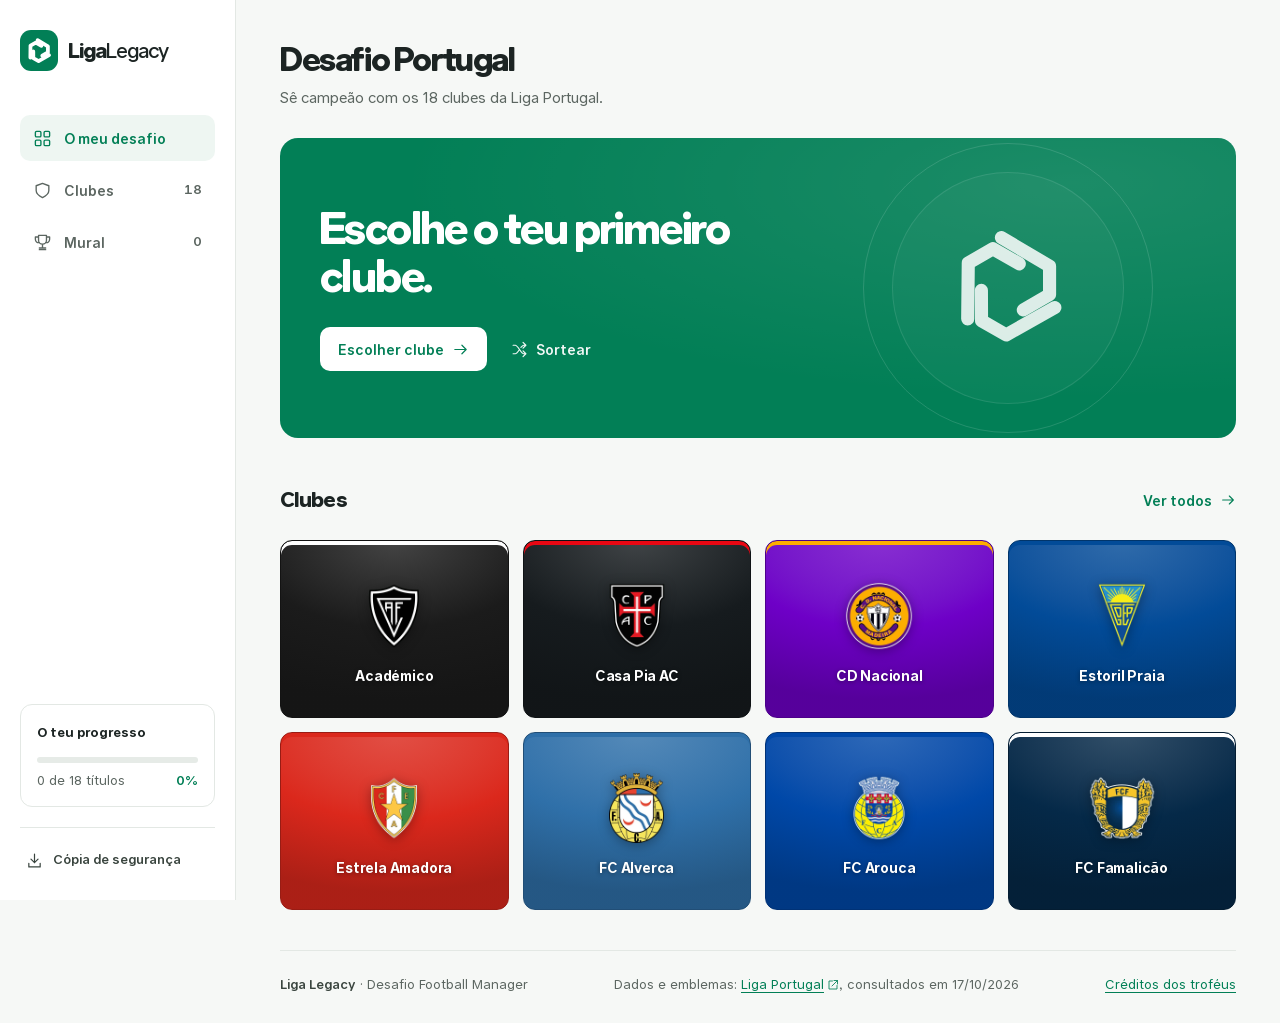
==== commit 987b8192: "Use Allo across Liga Legacy" ====
--- a/index.html
+++ b/index.html
@@ -13,9 +13,7 @@
  <meta property="og:description" content="Sê campeão com todos os clubes da Liga Portugal no Football Manager.">
  <meta name="twitter:card" content="summary">
  <link rel="icon" href="favicon.svg" type="image/svg+xml">
- <link rel="preconnect" href="https://fonts.googleapis.com">
- <link rel="preconnect" href="https://fonts.gstatic.com" crossorigin>
- <link rel="stylesheet" href="https://fonts.googleapis.com/css2?family=DM+Sans:wght@400;500;600;700&amp;family=Manrope:wght@600;700;800&amp;display=swap">
+ <link rel="stylesheet" href="/assets/fonts/allo.css">
  <link rel="stylesheet" href="style.css">
 </head>
 <body aria-busy="true">
--- a/assets/fonts/allo.css
+++ b/assets/fonts/allo.css
@@ -0,0 +1,80 @@
+@font-face {
+  font-family: Allo;
+  src: url("AlloVariable.woff2") format("woff2");
+  font-weight: 100 900;
+  font-display: swap;
+}
+
+@font-face {
+  font-family: Allo;
+  src: url("Allo-ThinOblique.woff2") format("woff2");
+  font-style: italic;
+  font-weight: 100;
+  font-display: swap;
+}
+
+@font-face {
+  font-family: Allo;
+  src: url("Allo-ExtraLightOblique.woff2") format("woff2");
+  font-style: italic;
+  font-weight: 200;
+  font-display: swap;
+}
+
+@font-face {
+  font-family: Allo;
+  src: url("Allo-LightOblique.woff2") format("woff2");
+  font-style: italic;
+  font-weight: 300;
+  font-display: swap;
+}
+
+@font-face {
+  font-family: Allo;
+  src: url("Allo-Oblique.woff2") format("woff2");
+  font-style: italic;
+  font-weight: 400;
+  font-display: swap;
+}
+
+@font-face {
+  font-family: Allo;
+  src: url("Allo-MediumOblique.woff2") format("woff2");
+  font-style: italic;
+  font-weight: 500;
+  font-display: swap;
+}
+
+@font-face {
+  font-family: Allo;
+  src: url("Allo-SemiBoldOblique.woff2") format("woff2");
+  font-style: italic;
+  font-weight: 600;
+  font-display: swap;
+}
+
+@font-face {
+  font-family: Allo;
+  src: url("Allo-BoldOblique.woff2") format("woff2");
+  font-style: italic;
+  font-weight: 700;
+  font-display: swap;
+}
+
+@font-face {
+  font-family: Allo;
+  src: url("Allo-ExtraBoldOblique.woff2") format("woff2");
+  font-style: italic;
+  font-weight: 800;
+  font-display: swap;
+}
+
+@font-face {
+  font-family: Allo;
+  src: url("Allo-BlackOblique.woff2") format("woff2");
+  font-style: italic;
+  font-weight: 900;
+  font-display: swap;
+}
+
+:root { --font-ui: Allo, system-ui, sans-serif; }
--- a/style.css
+++ b/style.css
@@ -19,13 +19,13 @@
   font-synthesis: none;
 }
 *, *::before, *::after { box-sizing: border-box; }
-body { margin: 0; background: var(--canvas); color: var(--ink); font: 14px/1.5 'DM Sans', system-ui, sans-serif; }
+body { margin: 0; background: var(--canvas); color: var(--ink); font: 14px/1.5 var(--font-ui); }
 button, input, select { font: inherit; color: inherit; }
 button { border: 0; background: none; cursor: pointer; touch-action: manipulation; }
 button:disabled { opacity: .5; cursor: not-allowed; }
 a { color: inherit; text-decoration: none; }
 h1, h2, h3, p { margin: 0; }
-h1, h2, h3, .brand, .big-value { font-family: Manrope, sans-serif; }
+h1, h2, h3, .brand { font-variation-settings: "ROND" 30; }
 h1 { font-size: clamp(28px, 2.6vw, 38px); line-height: 1.15; letter-spacing: -1.4px; font-weight: 800; }
 h2 { font-size: 24px; line-height: 1.25; letter-spacing: -.7px; font-weight: 800; }
 p { line-height: 1.6; }
@@ -127,7 +127,7 @@
 .stat-label { display: flex; align-items: center; gap: 7px; font-size: 14px; color: var(--muted); }
 .stat-label i svg { width: 15px; height: 15px; }
 .big-value { display: block; margin-top: 8px; font-size: 28px; font-weight: 800; letter-spacing: -1px; line-height: 1; font-variant-numeric: tabular-nums; }
-.big-value small { margin-left: 6px; font: 500 13px 'DM Sans', sans-serif; letter-spacing: 0; color: var(--muted); }
+.big-value small { margin-left: 6px; font: 500 13px var(--font-ui); letter-spacing: 0; color: var(--muted); }
 .stat:first-child .big-value { color: var(--accent-ink); }
 .clubs-section { margin: 40px 0; }
 
@@ -168,12 +168,14 @@
 .hall-empty h1, .hall-empty h2 { font-size: 26px; margin-bottom: 10px; }
 .hall-empty p { max-width: 320px; margin-bottom: 22px; font-size: 15px; color: var(--muted); }
 .hall-grid { display: grid; grid-template-columns: repeat(3, minmax(0, 1fr)); gap: 28px 24px; margin-bottom: 44px; }
-.hall-entry { min-width: 0; }
-.hall-entry .mvp-card { width: 100%; max-width: 330px; margin: auto; }
-.hall-entry-meta { display: flex; align-items: center; justify-content: space-between; gap: 12px; max-width: 330px; margin: 12px auto 0; }
-.hall-entry-meta h2 { font-size: 16px; letter-spacing: -.3px; }
-.hall-entry-meta p { font-size: 13px; color: var(--muted); }
-@media (hover: hover) and (prefers-reduced-motion: no-preference) { .hall-entry .mvp-card:hover { transform: translateY(-4px) rotate(-.5deg); box-shadow: 0 4px 5px #12292022, 0 24px 32px #12292022; } }
+.hall-entry { position: relative; width: 100%; max-width: 330px; margin-inline: auto; }
+.hall-entry .mvp-card { width: 100%; }
+.hall-entry-edit { position: absolute; inset: 0; border-radius: 15px; }
+@media (hover: hover) and (prefers-reduced-motion: no-preference) {
+  .hall-entry { transition: transform .25s; }
+  .hall-entry:hover { transform: translateY(-4px) rotate(-.5deg); }
+  .hall-entry:hover .mvp-card { box-shadow: 0 4px 5px #12292022, 0 24px 32px #12292022; }
+}
 
 /* MVP card */
 .preview-slot .mvp-card, .card-preview-area .mvp-card { width: 260px; }
@@ -186,9 +188,9 @@
 .mvp-placeholder svg { width: 75%; height: 90%; fill: #fff; opacity: .25; }
 .mvp-card-top { position: absolute; top: 12px; left: 12px; right: 12px; z-index: 2; display: flex; align-items: flex-start; justify-content: space-between; }
 .card-shirt { display: flex; flex-direction: column; align-items: center; min-width: 44px; max-width: 80px; padding: 7px 7px 9px; background: #101a20d9; border-top: 2px solid #e8dab0; clip-path: polygon(0 0, 100% 0, 100% 85%, 50% 100%, 0 85%); }
-.card-title-count { font: 800 28px/1 Manrope, sans-serif; letter-spacing: -1.5px; font-variant-numeric: tabular-nums; }
+.card-title-count { font: 800 28px/1 var(--font-ui); letter-spacing: -1.5px; font-variant-numeric: tabular-nums; }
 .shirt-caption { margin-top: 3px; font-size: 11px; letter-spacing: .02em; text-transform: uppercase; color: #efe6c9; }
-.mvp-card-top img { width: 38px; height: 42px; object-fit: contain; filter: drop-shadow(0 2px 3px #0008); }
+.mvp-card-top img { object-fit: contain; filter: drop-shadow(0 2px 3px #0008); }
 .mvp-card-bottom { position: absolute; inset: auto 12px 12px; z-index: 2; }
 .card-player-details { display: flex; align-items: center; gap: 8px; margin-bottom: 6px; }
 .mvp-position { padding: 3px 8px; border-radius: 6px; background: #ffffff2e; font-size: 11px; font-weight: 700; line-height: 1.4; }
@@ -196,6 +198,7 @@
 .mvp-position[data-position="defender"] { background: #2168ce; }
 .mvp-position[data-position="midfielder"] { background: #148552; }
 .mvp-position[data-position="attacker"] { background: #c83440; }
+.card-shirt-number, input[type="number"] { font-variant-numeric: tabular-nums slashed-zero; }
 .card-shirt-number { font-size: 12px; font-weight: 600; text-shadow: 0 1px 4px #0009; }
 .mvp-flag { display: inline-block; width: auto; height: .72em; height: 1cap; aspect-ratio: 4 / 3; margin-left: .35em; vertical-align: baseline; border-radius: 2px; box-shadow: 0 0 0 1px #0003, 0 2px 6px #0006; object-fit: cover; }
 .mvp-card h3 { margin-bottom: 8px; font-size: 22px; line-height: 1.08; letter-spacing: -.7px; overflow-wrap: anywhere; text-wrap: balance; text-shadow: 0 1px 10px #0008; }
@@ -231,7 +234,7 @@
 .history-best { display: flex; align-items: center; justify-content: space-between; gap: 22px; margin-bottom: 18px; padding: 16px 18px; border-radius: var(--radius); background: var(--tint); }
 .history-best > div { flex-shrink: 0; }
 .history-best span { display: block; margin-bottom: 6px; font-size: 12px; color: var(--muted); }
-.history-best strong { display: block; font: 800 25px Manrope, sans-serif; letter-spacing: -.9px; color: var(--accent-ink); overflow-wrap: anywhere; }
+.history-best strong { display: block; font: 800 25px var(--font-ui); letter-spacing: -.9px; color: var(--accent-ink); overflow-wrap: anywhere; }
 .history-best > p { max-width: 230px; font-size: 13px; color: var(--ink-2); text-align: right; }
 .history-summary { font-size: 14px; line-height: 1.75; color: var(--ink-2); }
 .history-milestone { margin-top: 18px; padding-left: 14px; border-left: 2px solid var(--accent-ink); }
@@ -298,7 +301,7 @@
 .wheel-sound { position: absolute; top: 12px; left: 12px; z-index: 6; }
 .wheel-sound[aria-pressed="false"] { color: #9aa29d; }
 /* The club under the pointer, named live as the wheel slows down. */
-.wheel-heading .wheel-passing { min-height: 34px; margin-top: 4px; font: 800 24px/1.3 Manrope, sans-serif; letter-spacing: -.6px; color: var(--ink); }
+.wheel-heading .wheel-passing { min-height: 34px; margin-top: 4px; font: 800 24px/1.3 var(--font-ui); letter-spacing: -.6px; color: var(--ink); }
 .has-winner .wheel-passing { visibility: hidden; }
 .is-landed .wheel-club { opacity: .3; transition: opacity .35s; }
 .is-landed .wheel-club.is-winner { opacity: 1; }
@@ -320,7 +323,7 @@
 .wheel-result-crest { position: relative; display: flex; align-items: center; justify-content: center; width: clamp(80px, calc(var(--wheel-size) * .3), 150px); height: clamp(80px, calc(var(--wheel-size) * .3), 150px); animation: wheel-reveal .5s var(--ease-out) both; }
 .wheel-result-crest::before { content: ''; position: absolute; inset: 10px; z-index: -1; border-radius: 50%; background: color-mix(in srgb, var(--winner-colour) 9%, transparent); filter: blur(25px); }
 .wheel-result-crest img { width: 85%; height: 90%; object-fit: contain; filter: drop-shadow(0 8px 10px #102d2515); }
-.wheel-winner > strong { font: 800 clamp(22px, calc(var(--wheel-size) * .055), 34px) Manrope, sans-serif; letter-spacing: -1px; color: #20352a; text-align: center; animation: wheel-reveal .5s .1s var(--ease-out) both; }
+.wheel-winner > strong { font: 800 clamp(22px, calc(var(--wheel-size) * .055), 34px) var(--font-ui); letter-spacing: -1px; color: #20352a; text-align: center; animation: wheel-reveal .5s .1s var(--ease-out) both; }
 .wheel-actions { display: flex; gap: 12px; }
 .wheel-actions > button { flex: 1; }
 .wheel-footnote { font-size: 13px; text-align: center; color: var(--muted); }
